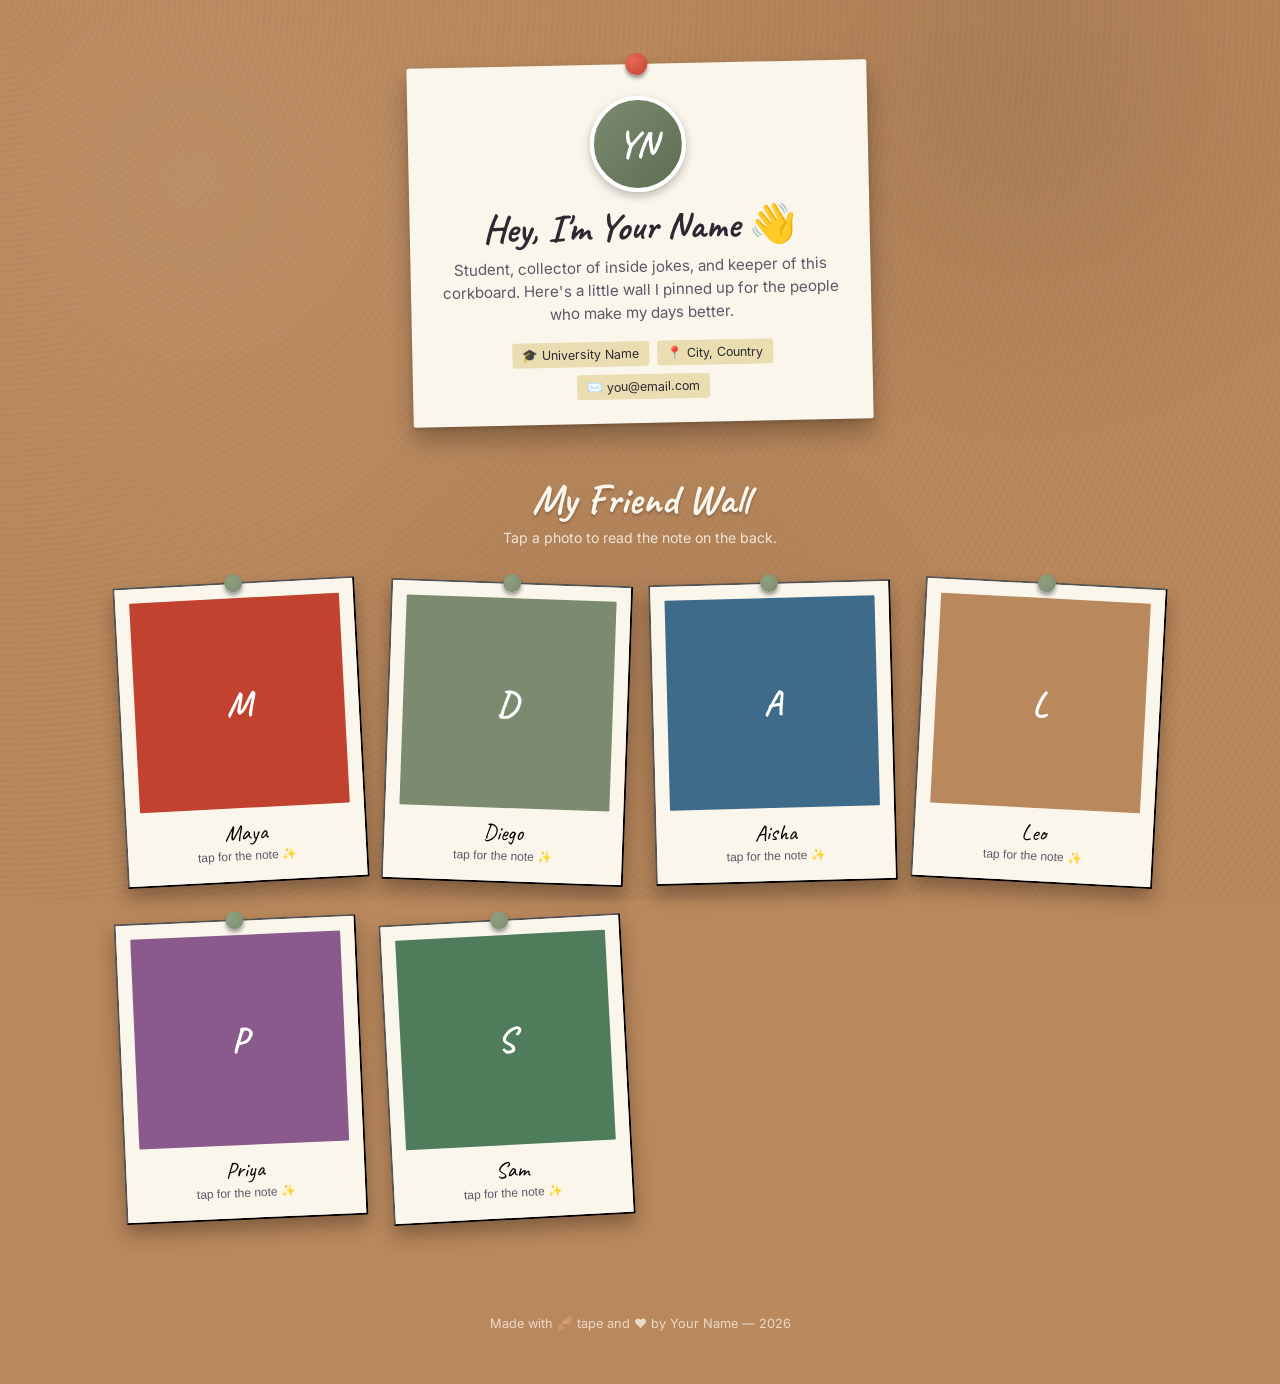
==== index.html @ e51aada1 "Add files via upload" ====
<!DOCTYPE html>
<html lang="en">
<head>
  <meta charset="UTF-8" />
  <meta name="viewport" content="width=device-width, initial-scale=1.0" />
  <title>My Friend Wall</title>
  <link rel="preconnect" href="https://fonts.googleapis.com">
  <link rel="preconnect" href="https://fonts.gstatic.com" crossorigin>
  <link href="https://fonts.googleapis.com/css2?family=Caveat:wght@500;700&family=Inter:wght@400;500;600&display=swap" rel="stylesheet">
  <link rel="stylesheet" href="style.css" />
</head>
<body>

  <header class="board-header">
    <div class="pin"></div>
    <div class="card intro-card">
      <div class="photo-slot" id="me-photo">YN</div>
      <h1>Hey, I'm <span id="my-name">Your Name</span> 👋</h1>
      <p class="bio" id="my-bio">
        Student, collector of inside jokes, and keeper of this corkboard.
        Here's a little wall I pinned up for the people who make my days better.
      </p>
      <div class="tags">
        <span class="tag">🎓 University Name</span>
        <span class="tag">📍 City, Country</span>
        <span class="tag">✉️ you@email.com</span>
      </div>
    </div>
  </header>

  <main>
    <section id="friends">
      <h2 class="section-title">My Friend Wall</h2>
      <p class="section-sub">Tap a photo to read the note on the back.</p>
      <div id="friend-grid" class="grid"></div>
    </section>
  </main>

  <footer>
    <p>Made with 🩹 tape and ❤️ by <span id="footer-name">Your Name</span> — <span id="year"></span></p>
  </footer>

  <!-- Lightbox / "flip the polaroid" modal -->
  <div id="lightbox" class="lightbox hidden">
    <div class="lightbox-card">
      <button id="lightbox-close" class="close-btn" aria-label="Close">×</button>
      <div class="lightbox-photo" id="lightbox-photo"></div>
      <h3 id="lightbox-name"></h3>
      <p id="lightbox-note"></p>
    </div>
  </div>

  <script src="script.js"></script>
</body>
</html>
---- style.css ----
/* ---------- Tokens ---------- */
:root {
  --cork: #b9885c;
  --cork-dark: #a3754c;
  --paper: #fbf6ec;
  --ink: #2b2a33;
  --ink-soft: #5b5867;
  --pin-red: #c1432f;
  --tape: rgba(232, 217, 168, 0.85);
  --sage: #7c8b6f;

  --font-display: 'Caveat', cursive;
  --font-body: 'Inter', sans-serif;
}

* { box-sizing: border-box; }

body {
  margin: 0;
  font-family: var(--font-body);
  color: var(--ink);
  background-color: var(--cork);
  background-image:
    radial-gradient(circle at 15% 20%, rgba(255,255,255,0.06) 0, transparent 35%),
    radial-gradient(circle at 80% 10%, rgba(0,0,0,0.08) 0, transparent 30%),
    radial-gradient(circle at 50% 80%, rgba(0,0,0,0.06) 0, transparent 40%),
    repeating-radial-gradient(circle at 0 0, rgba(0,0,0,0.03) 0, rgba(0,0,0,0.03) 1px, transparent 2px, transparent 6px);
  background-attachment: fixed;
}

/* ---------- Header / intro ---------- */
.board-header {
  display: flex;
  justify-content: center;
  padding: 64px 20px 40px;
  position: relative;
}

.pin {
  display: none; /* pin is drawn per-card instead */
}

.card {
  background: var(--paper);
  padding: 28px 30px 24px;
  border-radius: 2px;
  box-shadow: 0 14px 24px rgba(0,0,0,0.28), 0 2px 4px rgba(0,0,0,0.15);
  position: relative;
}

.card::before {
  content: '';
  position: absolute;
  top: -11px;
  left: 50%;
  transform: translateX(-50%);
  width: 22px;
  height: 22px;
  background: radial-gradient(circle at 35% 30%, #e9685a, var(--pin-red));
  border-radius: 50%;
  box-shadow: 0 3px 4px rgba(0,0,0,0.4);
}

.intro-card {
  max-width: 460px;
  text-align: center;
  transform: rotate(-1.2deg);
}

.photo-slot {
  width: 96px;
  height: 96px;
  margin: 4px auto 14px;
  border-radius: 50%;
  background: linear-gradient(135deg, var(--sage), #5e6e54);
  color: #fff;
  display: flex;
  align-items: center;
  justify-content: center;
  font-family: var(--font-display);
  font-size: 2.4rem;
  font-weight: 700;
  border: 4px solid #fff;
  box-shadow: 0 4px 10px rgba(0,0,0,0.25);
}

.intro-card h1 {
  font-family: var(--font-display);
  font-size: 2.4rem;
  margin: 0 0 8px;
  line-height: 1.1;
}

.bio {
  font-size: 0.95rem;
  color: var(--ink-soft);
  line-height: 1.5;
  margin: 0 0 16px;
}

.tags {
  display: flex;
  flex-wrap: wrap;
  gap: 8px;
  justify-content: center;
}

.tag {
  font-size: 0.78rem;
  background: var(--tape);
  padding: 5px 10px;
  border-radius: 3px;
  color: var(--ink);
}

/* ---------- Friends section ---------- */
#friends {
  padding: 10px 20px 60px;
  max-width: 1080px;
  margin: 0 auto;
}

.section-title {
  font-family: var(--font-display);
  font-size: 2.6rem;
  text-align: center;
  color: var(--paper);
  margin: 0 0 4px;
  text-shadow: 0 2px 3px rgba(0,0,0,0.25);
}

.section-sub {
  text-align: center;
  color: rgba(251,246,236,0.85);
  font-size: 0.88rem;
  margin: 0 0 36px;
}

.grid {
  display: grid;
  grid-template-columns: repeat(auto-fill, minmax(190px, 1fr));
  gap: 36px 24px;
  justify-content: center;
}

/* Polaroid card */
.polaroid {
  background: var(--paper);
  padding: 14px 14px 18px;
  border-radius: 2px;
  box-shadow: 0 10px 18px rgba(0,0,0,0.3);
  cursor: pointer;
  position: relative;
  transition: transform 0.25s ease, box-shadow 0.25s ease;
}

.polaroid::before {
  content: '';
  position: absolute;
  top: -10px;
  left: 50%;
  transform: translateX(-50%);
  width: 18px;
  height: 18px;
  background: radial-gradient(circle at 35% 30%, #8fa07f, var(--sage));
  border-radius: 50%;
  box-shadow: 0 3px 4px rgba(0,0,0,0.4);
}

.polaroid:nth-child(5n+1) { transform: rotate(-3deg); }
.polaroid:nth-child(5n+2) { transform: rotate(2deg); }
.polaroid:nth-child(5n+3) { transform: rotate(-1.5deg); }
.polaroid:nth-child(5n+4) { transform: rotate(3deg); }
.polaroid:nth-child(5n+5) { transform: rotate(-2.5deg); }

.polaroid:hover,
.polaroid:focus-visible {
  transform: rotate(0deg) translateY(-6px) scale(1.04);
  box-shadow: 0 18px 26px rgba(0,0,0,0.35);
  z-index: 2;
}

.polaroid .photo {
  width: 100%;
  aspect-ratio: 1 / 1;
  border-radius: 1px;
  display: flex;
  align-items: center;
  justify-content: center;
  font-family: var(--font-display);
  font-size: 2.2rem;
  font-weight: 700;
  color: #fff;
  margin-bottom: 10px;
}

.polaroid .name {
  font-family: var(--font-display);
  font-size: 1.4rem;
  text-align: center;
  margin: 0;
}

.polaroid .note-preview {
  text-align: center;
  font-size: 0.75rem;
  color: var(--ink-soft);
  margin: 2px 0 0;
}

/* ---------- Footer ---------- */
footer {
  text-align: center;
  padding: 24px 20px 40px;
  color: rgba(251,246,236,0.75);
  font-size: 0.8rem;
}

/* ---------- Lightbox ---------- */
.lightbox {
  position: fixed;
  inset: 0;
  background: rgba(20, 16, 10, 0.7);
  display: flex;
  align-items: center;
  justify-content: center;
  padding: 20px;
  z-index: 50;
  transition: opacity 0.2s ease;
}

.lightbox.hidden {
  opacity: 0;
  pointer-events: none;
}

.lightbox-card {
  background: var(--paper);
  max-width: 360px;
  width: 100%;
  padding: 26px 24px 28px;
  border-radius: 2px;
  position: relative;
  text-align: center;
  box-shadow: 0 20px 40px rgba(0,0,0,0.4);
}

.lightbox-photo {
  width: 130px;
  height: 130px;
  margin: 6px auto 16px;
  border-radius: 50%;
  display: flex;
  align-items: center;
  justify-content: center;
  font-family: var(--font-display);
  font-size: 2.6rem;
  color: #fff;
  font-weight: 700;
  border: 4px solid #fff;
  box-shadow: 0 4px 10px rgba(0,0,0,0.25);
}

.lightbox-card h3 {
  font-family: var(--font-display);
  font-size: 1.9rem;
  margin: 0 0 8px;
}

.lightbox-card p {
  font-size: 0.92rem;
  color: var(--ink-soft);
  line-height: 1.5;
  margin: 0;
}

.close-btn {
  position: absolute;
  top: 8px;
  right: 12px;
  background: none;
  border: none;
  font-size: 1.6rem;
  line-height: 1;
  cursor: pointer;
  color: var(--ink-soft);
}

.close-btn:hover { color: var(--pin-red); }

/* ---------- Accessibility ---------- */
:focus-visible {
  outline: 3px solid var(--sage);
  outline-offset: 2px;
}

@media (prefers-reduced-motion: reduce) {
  .polaroid, .lightbox { transition: none; }
}

/* ---------- Responsive ---------- */
@media (max-width: 480px) {
  .intro-card h1 { font-size: 1.9rem; }
  .section-title { font-size: 2.1rem; }
  .grid { gap: 28px 16px; }
}
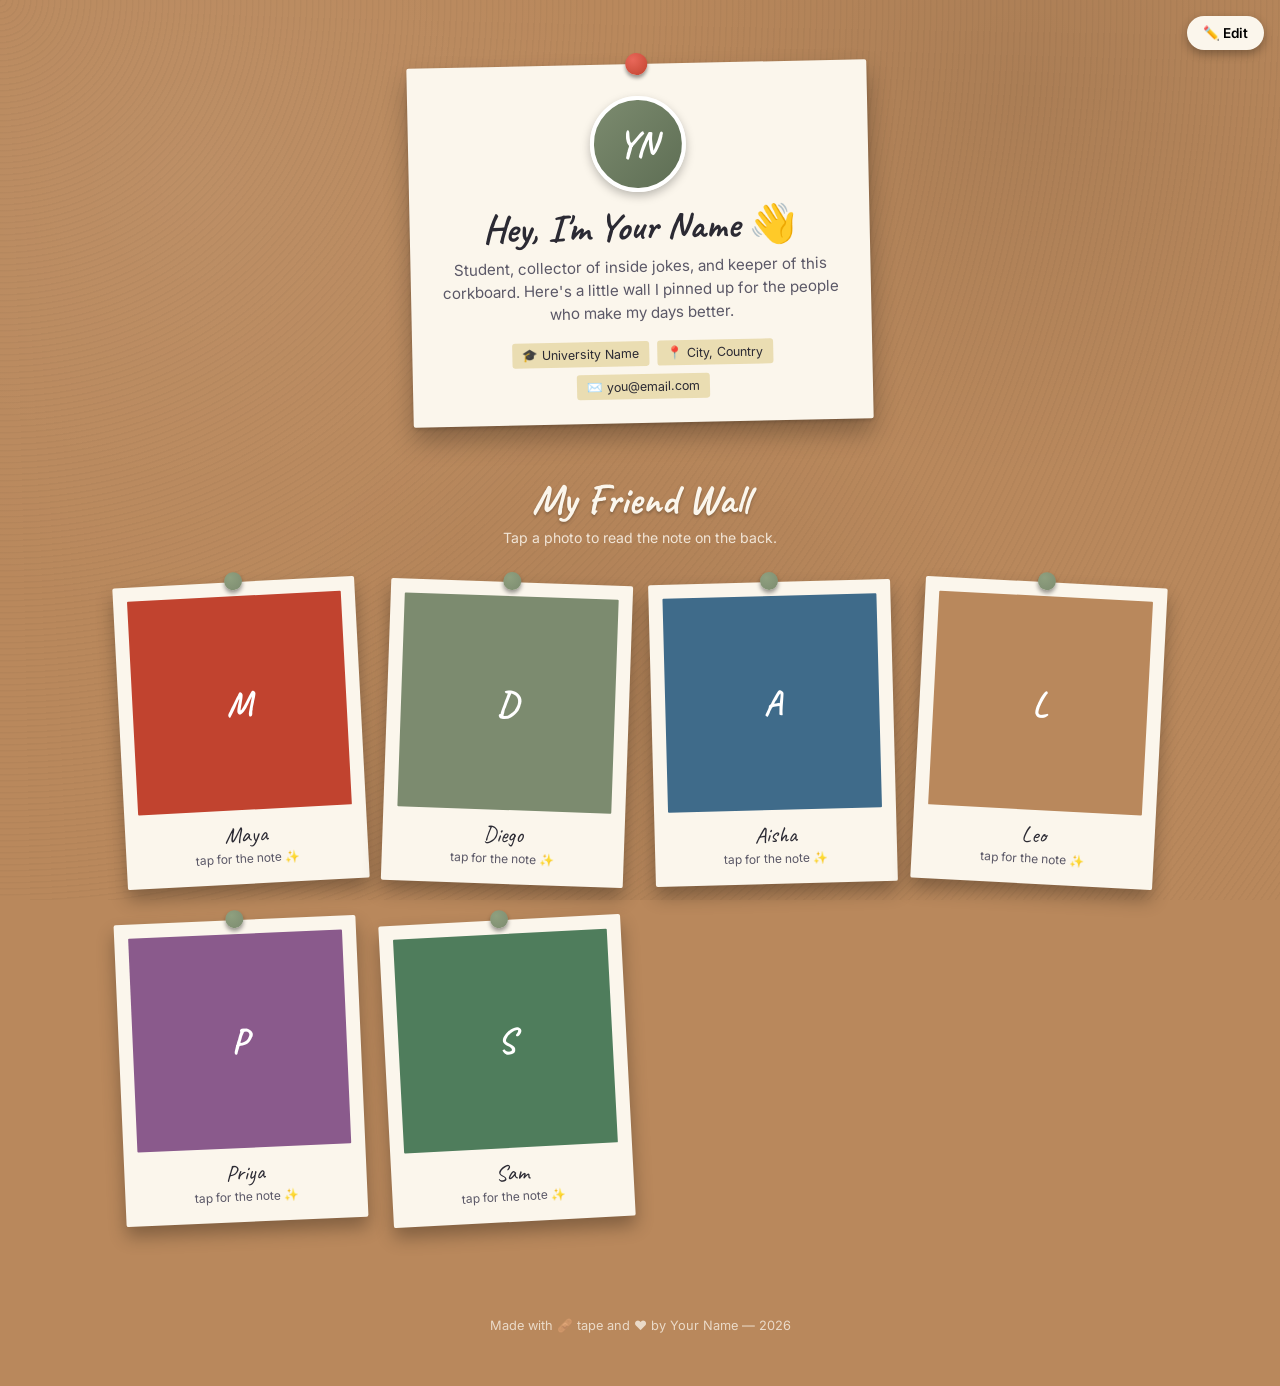
==== commit 38777f66: "Add files via upload" ====
--- a/index.html
+++ b/index.html
@@ -10,6 +10,8 @@
   <link rel="stylesheet" href="style.css" />
 </head>
 <body>
+
+  <button id="edit-toggle" class="edit-btn">✏️ Edit</button>
 
   <header class="board-header">
     <div class="pin"></div>
@@ -40,6 +42,29 @@
     <p>Made with 🩹 tape and ❤️ by <span id="footer-name">Your Name</span> — <span id="year"></span></p>
   </footer>
 
+  <!-- Banner shown only while logged into edit mode -->
+  <div id="edit-banner" class="edit-banner hidden">
+    🔓 Edit mode is on — click "change photo" on any friend's card.
+    <button id="exit-edit">Done editing</button>
+    <button id="reset-photos">Reset all photos</button>
+  </div>
+
+  <!-- Login popup for Edit mode -->
+  <div id="login-modal" class="lightbox hidden">
+    <div class="lightbox-card login-card">
+      <button id="login-close" class="close-btn" aria-label="Close">×</button>
+      <h3>🔒 Edit login</h3>
+      <p class="login-hint">Only you should know these.</p>
+      <input id="login-username" type="text" placeholder="Username" autocomplete="off" />
+      <input id="login-password" type="password" placeholder="Password" autocomplete="off" />
+      <p id="login-error" class="login-error hidden">Wrong username or password.</p>
+      <button id="login-submit" class="login-submit">Log in</button>
+    </div>
+  </div>
+
+  <!-- Hidden file input reused for every photo upload -->
+  <input type="file" id="photo-input" accept="image/*" class="hidden" />
+
   <!-- Lightbox / "flip the polaroid" modal -->
   <div id="lightbox" class="lightbox hidden">
     <div class="lightbox-card">
--- a/style.css
+++ b/style.css
@@ -1,3 +1,116 @@
+/* ---------- Edit mode UI ---------- */
+.hidden { display: none !important; }
+
+.edit-btn {
+  position: fixed;
+  top: 16px;
+  right: 16px;
+  z-index: 40;
+  background: var(--paper);
+  border: none;
+  padding: 9px 16px;
+  border-radius: 20px;
+  font-family: var(--font-body);
+  font-weight: 600;
+  font-size: 0.85rem;
+  cursor: pointer;
+  box-shadow: 0 4px 10px rgba(0,0,0,0.3);
+}
+
+.edit-btn:hover { background: var(--tape); }
+
+.edit-banner {
+  position: sticky;
+  top: 0;
+  z-index: 30;
+  background: var(--sage);
+  color: #fff;
+  text-align: center;
+  font-size: 0.82rem;
+  padding: 10px 14px;
+  display: flex;
+  flex-wrap: wrap;
+  gap: 10px;
+  align-items: center;
+  justify-content: center;
+}
+
+.edit-banner button {
+  background: rgba(255,255,255,0.2);
+  border: 1px solid rgba(255,255,255,0.5);
+  color: #fff;
+  border-radius: 14px;
+  padding: 4px 12px;
+  font-size: 0.78rem;
+  cursor: pointer;
+}
+
+.edit-banner button:hover { background: rgba(255,255,255,0.35); }
+
+.login-card {
+  max-width: 280px;
+  text-align: center;
+}
+
+.login-card h3 {
+  font-family: var(--font-display);
+  font-size: 1.8rem;
+  margin: 4px 0 4px;
+}
+
+.login-hint {
+  font-size: 0.78rem;
+  color: var(--ink-soft);
+  margin: 0 0 14px;
+}
+
+.login-card input {
+  width: 100%;
+  padding: 9px 11px;
+  margin-bottom: 10px;
+  border: 1px solid #d8cdb4;
+  border-radius: 4px;
+  font-family: var(--font-body);
+  font-size: 0.9rem;
+}
+
+.login-error {
+  color: var(--pin-red);
+  font-size: 0.78rem;
+  margin: -2px 0 10px;
+}
+
+.login-submit {
+  width: 100%;
+  background: var(--sage);
+  color: #fff;
+  border: none;
+  padding: 10px;
+  border-radius: 4px;
+  font-weight: 600;
+  cursor: pointer;
+  font-size: 0.9rem;
+}
+
+.login-submit:hover { background: #6a7960; }
+
+/* "change photo" control shown on each card only in edit mode */
+.change-photo-btn {
+  display: block;
+  width: 100%;
+  margin-top: 8px;
+  background: var(--tape);
+  border: none;
+  border-radius: 3px;
+  padding: 5px 0;
+  font-size: 0.72rem;
+  font-weight: 600;
+  cursor: pointer;
+  color: var(--ink);
+}
+
+.change-photo-btn:hover { background: #ddc88c; }
+
 /* ---------- Tokens ---------- */
 :root {
   --cork: #b9885c;
@@ -167,6 +280,10 @@
   box-shadow: 0 3px 4px rgba(0,0,0,0.4);
 }
 
+.polaroid .card-tap {
+  cursor: pointer;
+}
+
 .polaroid:nth-child(5n+1) { transform: rotate(-3deg); }
 .polaroid:nth-child(5n+2) { transform: rotate(2deg); }
 .polaroid:nth-child(5n+3) { transform: rotate(-1.5deg); }
